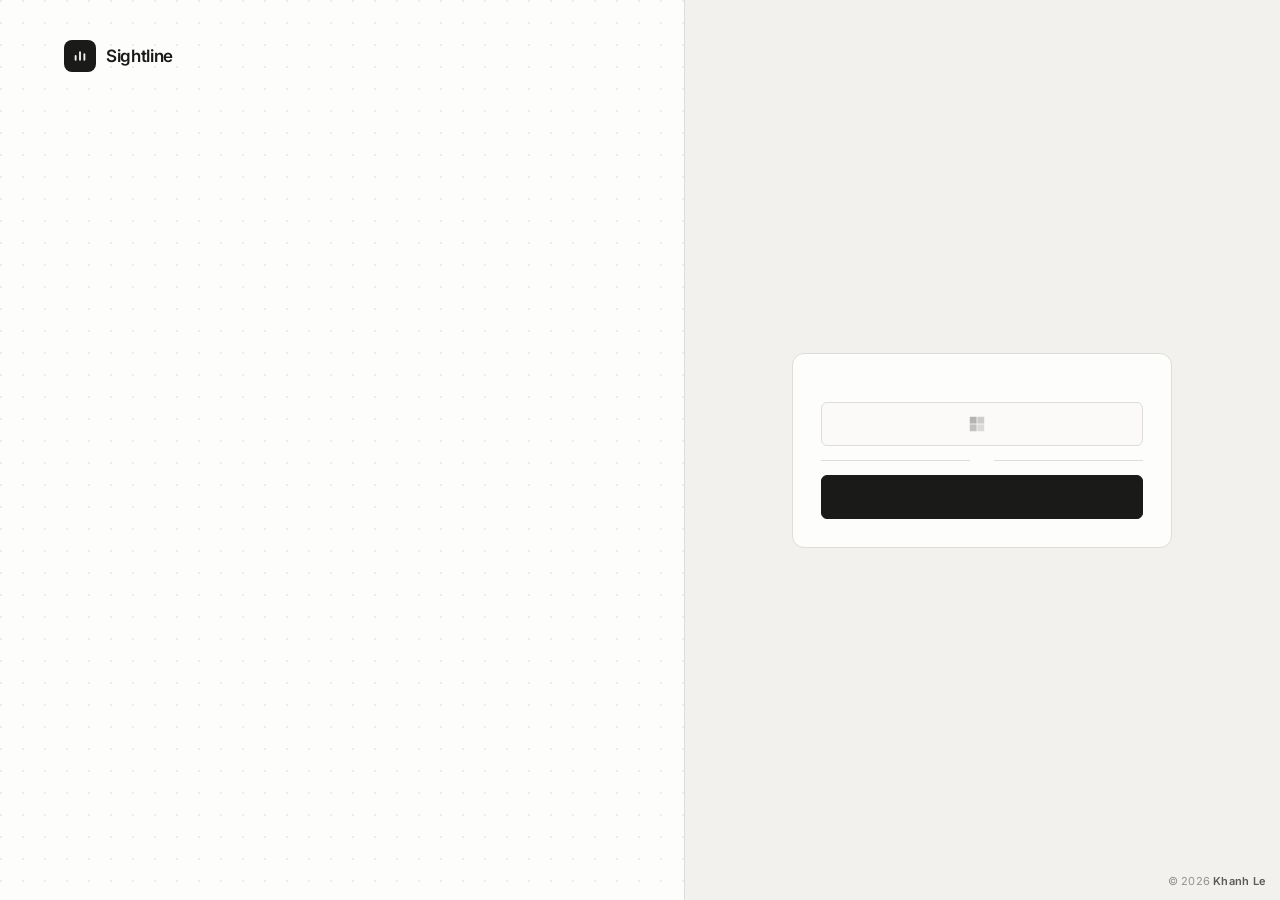
==== login.html @ 80ddf802 "Add automatic dark mode following prefers-color-scheme Co-Authored-By: Claude Sonnet 5.5 <noreply@an" ====
<!DOCTYPE html>
<html lang="en">
<head>
  <meta charset="UTF-8">
  <meta name="viewport" content="width=device-width, initial-scale=1.0">
  <meta property="og:title" content="Sightline">
  <meta property="og:description" content="Sightline: an internal operations reporting portal">
  <meta property="og:type" content="website">
  <meta name="theme-color" content="#f2f1ee" media="(prefers-color-scheme: light)">
  <meta name="theme-color" content="#151514" media="(prefers-color-scheme: dark)">
  <meta name="color-scheme" content="light dark">
  <title>Sightline</title>
  <meta name="robots" content="noindex, nofollow">
  <meta name="author" content="Khanh Le">
  <meta name="copyright" content="© 2026 Khanh Le">
  <meta name="description" content="Sightline: an internal operations reporting portal">
  <link rel="icon" href="data:image/svg+xml,%3Csvg xmlns='http://www.w3.org/2000/svg' viewBox='0 0 32 32'%3E%3Crect width='32' height='32' rx='7' fill='%231a1a18'/%3E%3Cpath d='M9 22v-6m7 6V10m7 12v-9' stroke='%23f2f1ee' stroke-width='3' stroke-linecap='round'/%3E%3C/svg%3E">

  <link rel="preconnect" href="https://fonts.googleapis.com">
  <link rel="preconnect" href="https://fonts.gstatic.com" crossorigin>
  <link href="https://fonts.googleapis.com/css2?family=Inter:wght@400;500;600&family=Be+Vietnam+Pro:wght@500;600;700&display=swap" rel="stylesheet">

  <link rel="stylesheet" href="css/style.css">
</head>
<body data-page="login">

  <a class="skip" href="#signin">Skip to sign in</a>

  <main class="login">
    <!-- Bên trái: tên sản phẩm, tiêu đề, đoạn giới thiệu; phía dưới là hình động trừu tượng -->
    <section class="login-intro">
      <div class="brand">
        <span class="brand-mark" aria-hidden="true">
          <svg viewBox="0 0 32 32"><path d="M9 22v-6m7 6V10m7 12v-9" fill="none" stroke="currentColor" stroke-width="3" stroke-linecap="round"/></svg>
        </span>
        <span class="brand-name" translate="no">Sightline</span>
      </div>

      <div class="login-copy">
        <h1 class="login-title"></h1>
        <p class="login-text"></p>
      </div>

      <div class="login-art" aria-hidden="true"></div>
    </section>

    <!-- Bên phải: chọn cách vào -->
    <section class="login-card" id="signin">
      <h2 class="form-title"></h2>
      <p class="form-sub"></p>

      <!-- Tài khoản Microsoft: hiển thị nhưng khóa, chỉ có trong hệ thống thật -->
      <button type="button" class="auth-btn sso" disabled aria-disabled="true">
        <svg class="ms-logo" viewBox="0 0 21 21" aria-hidden="true">
          <rect x="1" y="1" width="9" height="9" fill="#f25022"/><rect x="11" y="1" width="9" height="9" fill="#7fba00"/>
          <rect x="1" y="11" width="9" height="9" fill="#00a4ef"/><rect x="11" y="11" width="9" height="9" fill="#ffb900"/>
        </svg>
        <span class="sso-label"></span>
      </button>

      <div class="or"><span></span></div>

      <button type="button" class="auth-btn guest-btn"></button>


    </section>
  </main>

  <script src="js/config.js"></script>
  <script src="js/tracker.js"></script>
  <script src="js/guard.js"></script>
  <script src="js/app.js"></script>
  <div class="watermark" aria-hidden="true">© 2026 <b>Khanh Le</b></div>
</body>
</html>
---- css/style.css ----
/* ============================================================
   Design tokens (xem design-tokens.md)
   Đổi ở đây là đổi toàn trang.
   ============================================================ */
:root {
  --bg:        #f2f1ee;   /* nền trang (canvas) */
  --surface:   #fdfdfc;   /* thanh trên, thẻ, nút */
  --surface-2: #fbfaf9;   /* vùng lõm: khung ảnh, cột trái */
  --ink:       #1a1a18;   /* chữ chính, nút chính */
  --muted:     #6b6a66;   /* chữ phụ */
  --line:      #deddd9;   /* mọi đường viền 1px */
  --line-strong: #c4c2bc; /* viền khi rê chuột */
  --accent:    #3b82f6;   /* màu nhấn duy nhất: focus, trang đang chọn, trang đã lưu */
  --star:      #c98a00;   /* ngôi sao đã đánh dấu */
  --danger:    #b3261e;   /* lỗi nhập liệu */
  --danger-bg: #fdf3f2;
  --ink-hover: #000;      /* nền nút chính khi rê chuột */
  --text-2:    #55544f;   /* chữ mô tả trong thẻ */
  --dot:       rgb(26 26 24 / .07);   /* chấm lưới nền trang đăng nhập */
  --warm:      #fffdf7;   /* đầu hộp thoại chào */
  --scrim:     rgb(26 26 24 / .4);    /* lớp phủ sau hộp thoại */
  color-scheme: light;

  --font: "Inter", system-ui, -apple-system, "Segoe UI", sans-serif;
  --radius: 10px;         /* thẻ, khung */
  --radius-sm: 6px;       /* nút, chip */
  --gutter: 24px;
  --topbar-h: 49px;       /* + 1px viền dưới = 50px */
  --chrome-h: calc(var(--topbar-h) + 1px);
  --ctl: 37px;            /* cỡ chung của nút trên thanh trên: chuông, avatar, tìm nhanh, công cụ */
  --pop-shadow: 0 8px 24px rgb(26 26 24 / .10);   /* bóng ấm, chỉ cho menu nổi */
}

/* Chế độ tối: tự dùng khi thiết bị của người xem chọn giao diện tối. Ảnh báo cáo giữ nguyên. */
@media (prefers-color-scheme: dark) {
  :root {
    --bg:        #151514;
    --surface:   #1d1d1b;
    --surface-2: #191918;
    --ink:       #ecebe8;
    --muted:     #a3a29d;
    --line:      #2e2d2b;
    --line-strong: #45443f;
    --accent:    #6aa1f8;
    --star:      #e0a526;
    --danger:    #f2766e;
    --danger-bg: #2b1816;
    --ink-hover: #fff;
    --text-2:    #bdbcb7;
    --dot:       rgb(255 255 255 / .06);
    --warm:      #25231d;
    --scrim:     rgb(0 0 0 / .6);
    --pop-shadow: 0 8px 24px rgb(0 0 0 / .5);
    color-scheme: dark;
  }
}

/* ---------- Đặt lại mặc định ---------- */
*, *::before, *::after { box-sizing: border-box; }
html { -webkit-text-size-adjust: 100%; }
body {
  margin: 0;
  background: var(--bg);
  color: var(--ink);
  font-family: var(--font);
  font-size: 15px;
  line-height: 1.55;
  -webkit-font-smoothing: antialiased;
}
img { display: block; max-width: 100%; }
a { color: inherit; text-decoration: none; }
button { font: inherit; color: inherit; background: none; border: 0; cursor: pointer; }
button:disabled { cursor: default; }
:focus-visible { outline: 2px solid var(--accent); outline-offset: 2px; }
kbd {
  display: inline-block;
  min-width: 20px;
  padding: 1px 6px;
  border: 1px solid var(--line);
  border-bottom-width: 2px;
  border-radius: 4px;
  background: var(--surface);
  color: var(--muted);
  font: 500 12px/1.4 var(--font);
  text-align: center;
}
.ico { width: 16px; height: 16px; flex: 0 0 auto; }

.skip {
  position: absolute;
  left: 8px;
  top: -48px;
  z-index: 30;
  padding: 8px 12px;
  background: var(--ink);
  color: var(--surface);
  border-radius: var(--radius-sm);
}
.skip:focus { top: 8px; }

/* Nút dùng chung: nút chính (nền đậm) và nút phụ (viền mảnh) */
.btn {
  display: inline-flex;
  align-items: center;
  justify-content: center;
  height: 34px;
  padding: 0 14px;
  border: 1px solid var(--line);
  border-radius: var(--radius-sm);
  background: var(--surface);
  font-size: 14px;
  font-weight: 500;
  white-space: nowrap;
  transition: border-color .15s, background .15s, transform .1s;
}
.btn:hover { border-color: var(--line-strong); background: var(--surface-2); }
.btn:active { transform: translateY(1px); }
.btn-primary { background: var(--ink); border-color: var(--ink); color: var(--surface); }
.btn-primary:hover { background: var(--ink-hover); border-color: var(--ink-hover); }
.btn:disabled { opacity: .7; transform: none; }

/* Nút ngôn ngữ: hai lựa chọn liền nhau, bên đang dùng được tô đậm */
.lang {
  display: flex;
  flex: 0 0 auto;
  height: var(--ctl);
  padding: 3px;
  border: 1px solid var(--line);
  border-radius: var(--radius-sm);
  background: var(--surface);
}
.lang button {
  min-width: 38px;
  padding: 0 10px;
  border-radius: 4px;
  color: var(--muted);
  font-size: 13px;
  font-weight: 600;
  letter-spacing: .02em;
  transition: background .15s, color .15s;
}
.lang button:hover { color: var(--ink); }
.lang button[aria-pressed="true"] { background: var(--ink); color: var(--surface); }

/* ============================================================
   Thanh trên dùng chung. Trang chủ: [Sightline | mô tả] ...... [tìm nhanh][chuông][avatar]
   Trang xem: chia ba vùng, xem phần "Trang xem báo cáo".
   ============================================================ */
.topbar {
  position: relative;
  z-index: 10;
  display: flex;
  align-items: center;
  gap: 8px;
  height: var(--chrome-h);
  padding: 0 15px 0 0;
  background: var(--surface);
  border-bottom: 1px solid var(--line);
}
.brand { display: flex; align-items: center; gap: 10px; font-weight: 600; font-size: 17px; letter-spacing: -0.02em; }
.brand-mark { display: grid; place-items: center; width: 32px; height: 32px; border-radius: 8px; background: var(--ink); color: var(--bg); }
.brand-mark svg { width: 20px; height: 20px; }
.home-brand { margin-left: 16px; }
.home-brand .topbar-title { margin: 0; font-weight: 600; letter-spacing: -0.02em; }
.home-brand .brand-mark { width: 28px; height: 28px; border-radius: 7px; }
.home-brand .brand-mark svg { width: 18px; height: 18px; }

/* Nút "về" của trang xem: cùng khuôn với các nút vuông khác ở thanh trên, chỉ có mũi tên gập (không có thân) */
.back {
  display: grid;
  place-items: center;
  flex: 0 0 auto;
  width: var(--ctl);
  height: var(--ctl);
  margin: 0 4px 0 14px;
  border: 1px solid var(--line);
  border-radius: var(--radius-sm);
  background: var(--surface);
  color: var(--ink);
  transition: border-color .15s, background .15s, transform .1s;
}
.back svg { width: 16px; height: 16px; }
.back:hover { border-color: var(--line-strong); background: var(--surface-2); }
.back:active { transform: scale(.96); }

.topbar-title {
  margin: 0;
  min-width: 0;
  overflow: hidden;
  text-overflow: ellipsis;
  white-space: nowrap;
  font-size: 18px;
  font-weight: 600;
  line-height: 1.2;
  letter-spacing: -0.02em;
}
.topbar-tagline {
  margin: 0 auto 0 4px;
  padding-left: 14px;
  border-left: 1px solid var(--line);
  color: var(--muted);
  font-size: 14px;
  line-height: 1;
  white-space: nowrap;
}

/* Menu nổi */
.pop { position: relative; flex: 0 0 auto; }
.pop-menu {
  position: absolute;
  right: 0;
  top: calc(100% + 8px);
  z-index: 20;
  padding: 14px;
  background: var(--surface);
  border: 1px solid var(--line);
  border-radius: var(--radius);
  box-shadow: var(--pop-shadow);
}
.pop-menu[hidden] { display: none; }

/* Mọi nút vuông trên thanh trên cùng một cỡ: chuông, tìm nhanh, công cụ */
.icon-btn {
  position: relative;
  display: grid;
  place-items: center;
  flex: 0 0 auto;
  width: var(--ctl);
  height: var(--ctl);
  border: 1px solid var(--line);
  border-radius: var(--radius-sm);
  background: var(--surface);
  color: var(--ink);
  transition: border-color .15s, background .15s, color .15s, transform .1s;
}
.icon-btn:hover, .icon-btn[aria-expanded="true"] { border-color: var(--line-strong); background: var(--surface-2); }
.icon-btn:active { transform: scale(.96); }
.icon-btn[aria-pressed="true"] { color: var(--accent); }
.icon-btn:disabled { opacity: .45; }
.badge {
  position: absolute;
  top: -6px;
  right: -6px;
  min-width: 17px;
  height: 17px;
  padding: 0 4px;
  border: 2px solid var(--surface);
  border-radius: 9px;
  box-sizing: content-box;
  background: var(--ink);
  color: var(--surface);
  font-size: 10px;
  font-weight: 600;
  line-height: 17px;
  text-align: center;
  font-variant-numeric: tabular-nums;
}
.badge[hidden] { display: none; }
.dot { position: absolute; top: 6px; right: 6px; width: 8px; height: 8px; border: 2px solid var(--surface); border-radius: 50%; box-sizing: content-box; background: var(--accent); }
.dot[hidden] { display: none; }

.notif-menu { width: 330px; padding: 0; }
.notif-head { display: flex; align-items: center; justify-content: space-between; padding: 12px 14px; border-bottom: 1px solid var(--line); font-size: 14px; }
.notif-read { color: var(--muted); font-size: 13px; text-decoration: underline; text-underline-offset: 3px; }
.notif-read:hover:not(:disabled) { color: var(--ink); }
.notif-read:disabled { text-decoration: none; opacity: .6; }
.notif-list { margin: 0; padding: 4px; list-style: none; }
.notif-list a { display: block; padding: 8px 10px; border-radius: var(--radius-sm); font-size: 13px; line-height: 1.4; transition: background .15s; }
.notif-list a:hover { background: var(--bg); }
.notif-when { display: block; color: var(--muted); font-size: 12px; font-variant-numeric: tabular-nums; }
.notif-text b { font-weight: 600; }
.notif-note { margin: 0; padding: 10px 14px 12px; border-top: 1px solid var(--line); color: var(--muted); font-size: 12px; line-height: 1.45; }

/* Người dùng: chỉ một ô avatar cùng cỡ với nút chuông; bấm để xem thêm */
.user-btn { display: block; width: var(--ctl); height: var(--ctl); padding: 0; border-radius: var(--radius-sm); }
.avatar {
  display: grid;
  place-items: center;
  flex: 0 0 auto;
  width: 28px;
  height: 28px;
  border-radius: 6px;
  background: var(--ink);
  color: var(--surface);
  font-size: 12px;
  font-weight: 600;
}
.user-btn .avatar { width: var(--ctl); height: var(--ctl); font-size: 13px; letter-spacing: .02em; transition: box-shadow .15s, opacity .15s; }
.user-btn:hover .avatar { opacity: .9; }
.user-btn[aria-expanded="true"] .avatar { box-shadow: 0 0 0 2px var(--surface), 0 0 0 3px var(--line-strong); }

.user-menu { width: 264px; }
.menu-id { display: flex; align-items: center; gap: 10px; }
.menu-id .avatar { width: 36px; height: 36px; font-size: 13px; }
.menu-id b { display: block; font-size: 14px; font-weight: 600; line-height: 1.3; }
.menu-id span:not(.avatar) { color: var(--muted); font-size: 13px; }
.menu-row { display: flex; align-items: center; justify-content: space-between; gap: 12px; margin-top: 12px; }
.menu-lbl { display: flex; align-items: center; gap: 8px; color: var(--muted); font-size: 13px; }
.menu-row .lang { height: 30px; padding: 2px; }
.menu-row .lang button { min-width: 34px; padding: 0 8px; font-size: 12px; }
.menu-sep { height: 1px; margin: 10px -14px; background: var(--line); }
.menu-item {
  display: flex;
  align-items: center;
  gap: 10px;
  width: calc(100% + 16px);
  height: 34px;
  margin: 0 -8px;
  padding: 0 8px;
  border-radius: var(--radius-sm);
  font-size: 14px;
  text-align: left;
  transition: background .15s;
}
.menu-item:hover { background: var(--bg); }
.menu-item .ico { color: var(--muted); }
.menu-item kbd { margin-left: auto; }

/* ============================================================
   Trang đăng nhập: vừa một màn hình, không cuộn
   ============================================================ */
body[data-page="login"] { height: 100dvh; overflow: hidden; }
.login { display: grid; grid-template-columns: minmax(0, 1.15fr) minmax(0, 1fr); height: 100dvh; }

.login-intro {
  position: relative;
  display: flex;
  flex-direction: column;
  min-height: 0;
  padding: 40px 64px;
  overflow: hidden;
  background:
    radial-gradient(circle at 1px 1px, var(--dot) 1px, transparent 0) 0 0 / 22px 22px,
    var(--surface);
  border-right: 1px solid var(--line);
}
.login-intro .brand { position: relative; z-index: 1; }
.login-copy { position: relative; z-index: 1; margin: auto 0; padding-bottom: 12vh; max-width: 560px; }
.login-title { white-space: pre-line; margin: 0 0 14px; font-size: clamp(32px, 3.6vw, 48px); font-weight: 600; letter-spacing: -0.035em; line-height: 1.06; text-wrap: balance; }
.login-text { margin: 0; max-width: 46ch; color: var(--muted); font-size: 16px; text-wrap: pretty; }

/* Hình trừu tượng: cột biểu đồ thở nhẹ, đường xu hướng vẽ dần, một chấm chạy theo đường */
.login-art {
  position: absolute;
  left: 0; right: 0; bottom: 0;
  height: 46%;
  pointer-events: none;
  -webkit-mask-image: linear-gradient(to bottom, transparent 0, #000 42%);
          mask-image: linear-gradient(to bottom, transparent 0, #000 42%);
}
.login-art svg { display: block; width: 100%; height: 100%; }
.login-art .grid-lines line { stroke: var(--ink); stroke-opacity: .08; stroke-dasharray: 3 6; }
.login-art .base { stroke: var(--ink); stroke-opacity: .22; }
.login-art .bar {
  fill: var(--ink);
  fill-opacity: .09;
  transform-box: fill-box;
  transform-origin: 50% 100%;
  animation: bar-breathe 7s ease-in-out infinite;
  animation-delay: calc(var(--i) * -.55s);
}
.login-art .bar-hot { fill: var(--accent); fill-opacity: .3; }
.login-art .trend {
  fill: none;
  stroke: var(--accent);
  stroke-width: 2.2;
  stroke-linecap: round;
  stroke-dasharray: 1;
  stroke-dashoffset: 1;
  animation: trend-draw 2.8s cubic-bezier(.4, 0, .2, 1) .4s forwards;
}
.login-art .runner { offset-distance: 0%; offset-rotate: 0deg; animation: runner-go 12s linear 3.2s infinite; }
.login-art .dot { fill: var(--accent); }
.login-art .halo { fill: var(--accent); fill-opacity: .18; }
@keyframes bar-breathe { 0%, 100% { transform: scaleY(.68); } 50% { transform: scaleY(1); } }
@keyframes trend-draw { to { stroke-dashoffset: 0; } }
@keyframes runner-go { from { offset-distance: 0%; } to { offset-distance: 100%; } }

.login-card {
  align-self: center;
  justify-self: center;
  width: min(380px, calc(100% - 48px));
  padding: 28px;
  background: var(--surface);
  border: 1px solid var(--line);
  border-radius: 12px;
}
.form-title { margin: 0; font-size: 20px; font-weight: 600; letter-spacing: -0.02em; }
.form-sub { margin: 2px 0 20px; color: var(--muted); font-size: 14px; }

/* Hai nút vào cùng một khuôn: cùng cao, cùng cỡ chữ, nội dung căn giữa như nhau */
.auth-btn {
  display: flex;
  align-items: center;
  justify-content: center;
  gap: 10px;
  width: 100%;
  height: 44px;
  padding: 0 14px;
  border: 1px solid var(--line);
  border-radius: var(--radius-sm);
  font-family: var(--font);
  font-size: 15px;
  font-weight: 500;
  line-height: 1;
  transition: background .15s, border-color .15s, transform .1s;
}
.auth-btn svg { width: 16px; height: 16px; flex: 0 0 auto; }
/* Microsoft: nhìn rõ nhưng mờ đi, vì chỉ có trong hệ thống thật */
.sso { background: var(--surface-2); color: var(--muted); cursor: not-allowed; }
.sso .ms-logo { filter: grayscale(1); opacity: .5; }
.sso-label { opacity: .8; }
.guest-btn { background: var(--ink); border-color: var(--ink); color: var(--surface); cursor: pointer; }
.guest-btn:hover { background: var(--ink-hover); border-color: var(--ink-hover); }
.guest-btn:active { transform: translateY(1px); }
.link-btn { display: block; margin: 16px auto 0; color: var(--muted); font-size: 13px; text-decoration: underline; text-underline-offset: 3px; }
.link-btn:hover { color: var(--ink); }
.or { display: flex; align-items: center; gap: 12px; margin: 14px 0; color: var(--muted); font-size: 12px; }
.or::before, .or::after { content: ""; flex: 1; height: 1px; background: var(--line); }

/* ============================================================
   Trang chủ: cột trái + vùng nội dung
   ============================================================ */
.portal {
  display: grid;
  grid-template-columns: 240px 1fr;
  min-height: calc(100dvh - var(--chrome-h));
}

/* Cột trái: tìm kiếm + bộ lọc */
.side {
  position: sticky;
  top: 0;
  align-self: start;
  height: calc(100dvh - var(--chrome-h));
  display: flex;
  flex-direction: column;
  gap: 12px;
  padding: 16px;
  background: var(--surface-2);
  border-right: 1px solid var(--line);
}
.search {
  display: flex;
  align-items: center;
  gap: 8px;
  height: 34px;
  padding: 0 8px 0 10px;
  background: var(--surface);
  border: 1px solid var(--line);
  border-radius: var(--radius-sm);
  color: var(--muted);
}
.search:focus-within { border-color: var(--accent); }
.search:focus-within kbd { display: none; }
.search svg { width: 14px; height: 14px; flex: 0 0 auto; }
.search input {
  width: 100%;
  min-width: 0;
  border: 0;
  outline: 0;
  background: none;
  color: var(--ink);
  font: inherit;
  font-size: 14px;
}
.search input::-webkit-search-cancel-button { display: none; }
.nav-list { display: flex; flex-direction: column; gap: 2px; min-height: 0; overflow-y: auto; }
.nav-item {
  display: flex;
  align-items: center;
  gap: 10px;
  height: 34px;
  padding: 0 10px;
  border-radius: var(--radius-sm);
  font-size: 14px;
  text-align: left;
  color: var(--muted);
  transition: background .15s, color .15s;
}
.nav-item:hover { background: var(--bg); color: var(--ink); }
.nav-item .nav-name { flex: 1; min-width: 0; }
.nav-item[aria-current="true"] {
  background: var(--surface);
  box-shadow: inset 0 0 0 1px var(--line);
  color: var(--ink);
  font-weight: 500;
}
.nav-item[aria-current="true"] .ico { color: var(--accent); }
.n { font-size: 12px; font-variant-numeric: tabular-nums; }
.nav-label { margin: 14px 10px 4px; font-size: 12px; font-weight: 500; color: var(--muted); }
.nav-label:first-child { margin-top: 2px; }

/* Báo cáo của từng phòng ban và trang đã lưu, mở thẳng từ cột trái */
.nav-reports { margin: 0 0 6px 17px; padding-left: 12px; border-left: 1px solid var(--line); }
.nav-reports a {
  display: block;
  padding: 4px 8px;
  border-radius: var(--radius-sm);
  overflow: hidden;
  text-overflow: ellipsis;
  white-space: nowrap;
  color: var(--muted);
  font-size: 13px;
  transition: background .15s, color .15s;
}
.nav-reports a:hover { background: var(--bg); color: var(--ink); }
.request-btn { margin-top: auto; width: 100%; gap: 8px; }

.content { padding: 20px; min-width: 0; }

/* Báo cáo xem gần nhất: một hàng gọn */
.panel {
  margin-bottom: 20px;
  padding: 10px 12px;
  background: var(--surface);
  border: 1px solid var(--line);
  border-radius: var(--radius);
}
.resume {
  display: flex;
  align-items: center;
  gap: 12px;
  padding: 4px;
  margin: -4px;
  border-radius: var(--radius-sm);
  transition: background .15s;
}
.resume:hover { background: var(--surface-2); }
.resume img {
  flex: 0 0 auto;
  width: 84px;
  height: auto;
  aspect-ratio: 16 / 10;
  object-fit: cover;
  object-position: left top;
  border: 1px solid var(--line);
  border-radius: var(--radius-sm);
}
.resume-text { display: flex; flex-direction: column; min-width: 0; line-height: 1.35; }
.resume-label { color: var(--muted); font-size: 12px; }
.resume-text b { font-size: 15px; font-weight: 600; letter-spacing: -0.01em; }
.resume-text > span:last-child { color: var(--muted); font-size: 13px; }
.resume .btn { margin-left: auto; }

/* Thanh công cụ: số lượng + sắp xếp */
.toolbar {
  display: flex;
  align-items: center;
  justify-content: space-between;
  gap: 12px;
  margin-bottom: 12px;
  min-height: 30px;
}
.count { color: var(--muted); font-size: 13px; font-variant-numeric: tabular-nums; }
.sort { display: flex; align-items: center; gap: 8px; color: var(--muted); font-size: 13px; }
.sort select {
  height: 30px;
  padding: 0 8px;
  border: 1px solid var(--line);
  border-radius: var(--radius-sm);
  background: var(--surface);
  color: var(--ink);
  font: inherit;
  font-size: 13px;
}

/* Lưới thẻ: mô tả hiện đầy đủ, không bị cắt */
.grid {
  display: grid;
  grid-template-columns: repeat(auto-fill, minmax(250px, 1fr));
  gap: 16px;
}
.card {
  position: relative;
  display: flex;
  background: var(--surface);
  border: 1px solid var(--line);
  border-radius: var(--radius);
  overflow: hidden;
  transition: border-color .15s;
}
.card:hover { border-color: var(--line-strong); }
.card-link { display: flex; flex-direction: column; flex: 1; min-width: 0; }
.card-frame {
  aspect-ratio: 16 / 10;
  overflow: hidden;
  border-bottom: 1px solid var(--line);
  background: var(--surface);
  padding-right: 1.6%;   /* báo cáo rộng bị cắt bên phải: chừa dải trắng xấp xỉ lề trắng bên trái của ảnh (đo được 1.2% đến 1.9% bề ngang thẻ) */
}
.card-frame img { width: 100%; height: 100%; object-fit: cover; object-position: left top; }
.card-body { flex: 1; display: flex; flex-direction: column; padding: 12px 14px 14px; }
.card-meta {
  display: flex;
  justify-content: space-between;
  gap: 8px;
  margin-bottom: 4px;
  font-size: 12px;
  font-weight: 500;
  color: var(--muted);
  font-variant-numeric: tabular-nums;
}
.card h2 { margin: 0 0 6px; font-size: 16px; font-weight: 600; letter-spacing: -0.01em; line-height: 1.3; }
.card p { margin: 0; color: var(--text-2); font-size: 14px; line-height: 1.55; text-wrap: pretty; }

/* Nút đánh dấu sao, nổi lên góc phải khung ảnh */
.pin {
  position: absolute;
  top: 8px;
  right: 8px;
  display: grid;
  place-items: center;
  width: 28px;
  height: 28px;
  padding: 0;   /* lề mặc định của button (6px hai bên) làm biểu tượng lệch phải */
  border: 1px solid var(--line);
  border-radius: var(--radius-sm);
  background: var(--surface);
  color: var(--muted);
  transition: color .15s, border-color .15s, transform .1s;
}
.pin svg { width: 16px; height: 16px; transform: translateY(.5px); }   /* ngôi sao nặng phần dưới, hạ 0.5px cho cân mắt */
.pin:hover { color: var(--ink); border-color: var(--line-strong); }
.pin:active { transform: scale(.95); }
.pin[aria-pressed="true"] { color: var(--star); }

/* Trạng thái trống: tiêu đề, một câu giải thích, tối đa một hành động */
.empty, .stage-msg { text-align: center; color: var(--muted); }
.empty { margin: 56px auto; max-width: 360px; }
.empty[hidden], .stage-msg[hidden] { display: none; }
.empty-title { margin: 0 0 4px; color: var(--ink); font-size: 16px; font-weight: 600; letter-spacing: -0.01em; }
.empty-text { margin: 0; font-size: 14px; text-wrap: pretty; }
.empty-text:empty { display: none; }
.empty .btn, .stage-msg .btn { margin-top: 14px; }
.empty .btn[hidden], .stage-msg .btn[hidden] { display: none; }

/* ============================================================
   Hộp thoại, tìm nhanh và form
   ============================================================ */
dialog.dlg {
  width: min(560px, calc(100vw - 32px));
  max-height: min(680px, calc(100dvh - 48px));
  padding: 20px 24px 24px;
  border: 1px solid var(--line);
  border-radius: var(--radius);
  background: var(--surface);
  color: var(--ink);
  overflow-y: auto;
  box-shadow: var(--pop-shadow);
}
dialog.dlg::backdrop { background: var(--scrim); }
.dlg-head { display: flex; justify-content: space-between; align-items: center; margin-bottom: 8px; }
.dlg-head h2 { margin: 0; font-size: 18px; font-weight: 600; letter-spacing: -0.01em; }
.dlg-x { width: 28px; height: 28px; border-radius: var(--radius-sm); font-size: 20px; line-height: 1; color: var(--muted); }
.dlg-x:hover { background: var(--bg); color: var(--ink); }
.dlg-intro { margin: 0 0 4px; color: var(--muted); text-wrap: pretty; }
.dlg-body { margin: 0 0 4px; text-wrap: pretty; }
.dlg-note { margin: 16px 0 0; padding: 10px 12px; border: 1px solid var(--line); border-radius: var(--radius-sm); background: var(--bg); color: var(--muted); font-size: 13px; text-wrap: pretty; }
.dlg-byline { margin: 18px 0 0; color: var(--muted); font-size: 13px; }
dialog.dlg h3 { margin: 20px 0 8px; font-size: 13px; font-weight: 600; color: var(--muted); }
dialog.dlg ul { margin: 0; padding-left: 18px; }
dialog.dlg li { margin-bottom: 4px; }
.keys { display: grid; grid-template-columns: 110px 1fr; gap: 8px 12px; margin: 0; align-items: center; }
.keys dt { white-space: nowrap; }
.keys dd { margin: 0; }
.info-meta { margin: 12px 0 0; border-top: 1px solid var(--line); }
.info-meta > div { display: flex; justify-content: space-between; padding: 7px 0; border-bottom: 1px solid var(--line); font-size: 13px; }
.info-meta dt { color: var(--muted); }
.info-meta dd { margin: 0; font-weight: 500; font-variant-numeric: tabular-nums; }

.field { display: block; margin-top: 14px; font-size: 13px; font-weight: 500; }
.field input, .field select, .field textarea {
  display: block;
  width: 100%;
  margin-top: 6px;
  padding: 8px 10px;
  border: 1px solid var(--line);
  border-radius: var(--radius-sm);
  background: var(--surface);
  color: var(--ink);
  font: inherit;
  font-size: 14px;
  font-weight: 400;
}
.field textarea { resize: vertical; }
.field input:focus, .field select:focus, .field textarea:focus { outline: 0; border-color: var(--accent); }
.field [aria-invalid="true"] { border-color: var(--danger); }
.field-err { display: block; margin-top: 4px; color: var(--danger); font-size: 12px; font-weight: 400; }
.field-err[hidden] { display: none; }
.dlg-actions { display: flex; justify-content: flex-end; gap: 8px; margin-top: 20px; }

/* Tìm nhanh (Ctrl K) */
dialog.palette {
  width: min(600px, calc(100vw - 32px));
  max-height: min(70dvh, 520px);
  margin: 12vh auto auto;
  padding: 0;
  overflow: hidden;
}
dialog.palette[open] { display: flex; flex-direction: column; }
.pal-head { display: flex; align-items: center; gap: 10px; padding: 0 16px; height: 52px; border-bottom: 1px solid var(--line); color: var(--muted); }
.pal-head .ico { width: 18px; height: 18px; }
.pal-input { flex: 1; min-width: 0; border: 0; outline: 0; background: none; color: var(--ink); font: inherit; font-size: 16px; }
.pal-list { flex: 1; min-height: 0; overflow-y: auto; padding: 6px; }
.pal-group { padding: 10px 10px 4px; color: var(--muted); font-size: 12px; font-weight: 500; }
.pal-item {
  display: flex;
  align-items: center;
  gap: 12px;
  width: 100%;
  height: 38px;
  padding: 0 10px;
  border-radius: var(--radius-sm);
  font-size: 14px;
  text-align: left;
}
.pal-item .ico { color: var(--muted); }
.pal-item[aria-selected="true"] { background: var(--bg); box-shadow: inset 2px 0 0 var(--accent); }
.pal-item[aria-selected="true"] .ico { color: var(--ink); }
.pal-label { flex: 1; min-width: 0; overflow: hidden; text-overflow: ellipsis; white-space: nowrap; }
.pal-hint { color: var(--muted); font-size: 12px; }
.pal-none { margin: 0; padding: 28px 10px; text-align: center; color: var(--muted); }

/* ============================================================
   Trang xem báo cáo: không cuộn. Thanh trên chia ba vùng, ảnh chiếm gần hết màn hình
   ============================================================ */
body[data-page="viewer"] {
  height: 100dvh;
  overflow: hidden;
  display: flex;
  flex-direction: column;
}
.topbar-viewer { display: grid; grid-template-columns: minmax(0, 1fr) auto minmax(0, 1fr); gap: 12px; }
.tb-left { display: flex; align-items: center; gap: 8px; min-width: 0; }
.tb-left .topbar-tagline { margin: 0 0 0 4px; }
.tb-center { display: flex; justify-content: center; }
.tb-right { display: flex; align-items: center; justify-content: flex-end; gap: 8px; }
.tb-sep { width: 1px; height: 20px; margin: 0 2px; background: var(--line); }

/* Điều khiển trang: lùi, ô số trang gõ được, tiến */
.pgctl {
  display: flex;
  align-items: center;
  height: var(--ctl);
  border: 1px solid var(--line);
  border-radius: var(--radius-sm);
  background: var(--surface);
  overflow: hidden;
}
.pgctl button { display: grid; place-items: center; width: 36px; height: 100%; color: var(--ink); transition: background .15s; }
.pgctl button:hover:not(:disabled) { background: var(--bg); }
.pgctl button:disabled { color: var(--line-strong); }
.pgctl .ico { width: 14px; height: 14px; }
.pg-field {
  display: flex;
  align-items: center;
  gap: 6px;
  height: 100%;
  padding: 0 12px;
  border-left: 1px solid var(--line);
  border-right: 1px solid var(--line);
  font-size: 14px;
  font-variant-numeric: tabular-nums;
}
.pg-field:focus-within { box-shadow: inset 0 -2px 0 var(--accent); }
.pg-input { width: 1ch; padding: 0; border: 0; outline: 0; background: none; color: var(--muted); font: inherit; font-weight: 400; text-align: center; }
.pg-input:focus { color: var(--ink); }
.pg-total { color: var(--muted); }

/* Phóng to */
.zoom {
  display: flex;
  align-items: center;
  height: var(--ctl);
  border: 1px solid var(--line);
  border-radius: var(--radius-sm);
  background: var(--surface);
  overflow: hidden;
}
.zoom button { height: 100%; color: var(--muted); transition: background .15s, color .15s; }
.zoom button:hover:not(:disabled) { background: var(--bg); color: var(--ink); }
.zoom button:disabled { opacity: .4; }
.zoom-in, .zoom-out { display: grid; place-items: center; width: 34px; }
.zoom-val { min-width: 56px; border-left: 1px solid var(--line); border-right: 1px solid var(--line); font-size: 13px; font-weight: 500; font-variant-numeric: tabular-nums; }

/* Ghi chú và menu "Thêm" */
.note-menu { width: 320px; }
.note-label { display: block; margin-bottom: 8px; font-size: 13px; font-weight: 600; }
.note-label span { color: var(--muted); font-weight: 400; }
.note-text {
  display: block;
  width: 100%;
  padding: 8px 10px;
  border: 1px solid var(--line);
  border-radius: var(--radius-sm);
  background: var(--surface);
  color: var(--ink);
  font: inherit;
  font-size: 14px;
  line-height: 1.5;
  resize: vertical;
}
.note-text:focus { outline: 0; border-color: var(--accent); }
.note-foot { display: flex; justify-content: space-between; gap: 12px; margin-top: 8px; color: var(--muted); font-size: 12px; }
.more-menu { width: 252px; padding: 6px; }
.more-menu .menu-item { width: 100%; margin: 0; padding: 0 10px; }
.more-menu .menu-sep { margin: 6px -6px; }
.menu-item .mi-dot { margin-left: auto; width: 7px; height: 7px; border-radius: 50%; background: var(--accent); }
.menu-item .mi-dot[hidden] { display: none; }
/* Mục thu vào từ thanh trên: chỉ hiện khi nút tương ứng bị ẩn */
.more-menu .mi-zoom, .more-menu .mi-acts { display: none; }

.viewer {
  flex: 1;
  min-height: 0;
  display: flex;
  flex-direction: column;
  gap: 10px;
  padding: 12px var(--gutter) 34px;   /* chừa chỗ cho dòng bản quyền cố định ở góc dưới */
  --thumb-w: 112px;
  --thumb-h: calc(var(--thumb-w) * 10 / 16);   /* tỷ lệ 16:10 */
}

.stage {
  position: relative;
  flex: 1;
  min-height: 0;
  border: 1px solid var(--line);
  border-radius: var(--radius);
  background: var(--surface);
  overflow: hidden;
}
.stage img {
  position: absolute;
  inset: 0;
  width: 100%;
  height: 100%;
  object-fit: contain;     /* hiện trọn trang, giữ nguyên tỷ lệ gốc */
  transform-origin: center;
  user-select: none;
}
.stage:fullscreen { border: 0; border-radius: 0; }
.stage-msg { position: absolute; inset: 0; display: flex; flex-direction: column; align-items: center; justify-content: center; padding: 24px; }
.stage.is-empty img, .stage.is-missing img { visibility: hidden; }
.stage.is-missing .nav { display: none; }
.stage.is-zoomed { cursor: grab; }
.stage.is-dragging { cursor: grabbing; }
.stage.is-zoomed .nav { display: none; }   /* khi phóng thì kéo để dịch, không lật trang bằng mép */
.nav {
  position: absolute;
  top: 0; bottom: 0;
  width: 15%;
  display: flex;
  align-items: center;
  color: var(--ink);
  transition: transform .2s;
}
/* Dải mép canvas là vùng bấm; mũi tên mờ khi nghỉ, khi rê hoặc focus thì rõ lên và nhích ra ngoài */
.nav.prev { left: 0;  justify-content: flex-start; padding-left: 18px; }
.nav.next { right: 0; justify-content: flex-end; padding-right: 18px; }
.nav svg { width: 26px; height: 26px; opacity: .35; transition: opacity .2s, transform .25s; }
.nav:hover:not([disabled]) svg, .nav:focus-visible svg { opacity: 1; }
.nav.prev:hover:not([disabled]) svg { transform: translateX(-3px); }
.nav.next:hover:not([disabled]) svg { transform: translateX(3px); }
.nav:active:not([disabled]) { transform: scale(.96); }
.nav:focus-visible { outline: 2px solid var(--accent); outline-offset: -2px; border-radius: var(--radius); }
.nav[disabled] { cursor: default; }
.nav[disabled] svg { opacity: .15; }

/* Thanh ảnh nhỏ (đang ẩn bằng thuộc tính hidden trong report.html) */
.pager[hidden] { display: none; }
.pager {
  display: flex;
  align-items: flex-start;
  gap: 12px;
  flex: 0 0 auto;
  padding: 8px 8px 0 8px;
  background: var(--surface);
  border: 1px solid var(--line);
  border-radius: var(--radius);
}
.strip {
  display: flex;
  gap: 8px;
  flex: 1 1 auto;
  min-width: 0;
  overflow-x: auto;
  overflow-y: hidden;
  padding-bottom: 10px;
  scrollbar-width: thin;
  scrollbar-color: var(--line-strong) transparent;
}
.strip button {
  position: relative;
  flex: 0 0 auto;
  width: var(--thumb-w);
  height: var(--thumb-h);
  padding: 0;
  border: 2px solid var(--line);
  border-radius: 6px;
  overflow: hidden;
  background: var(--surface-2);
  opacity: .65;
  transition: opacity .15s, border-color .15s;
}
.strip button:hover { opacity: 1; }
.strip button[aria-current="true"] { border-color: var(--accent); opacity: 1; }
.strip img { width: 100%; height: 100%; object-fit: cover; object-position: left top; }
.thumb-n {
  position: absolute;
  left: 3px;
  bottom: 3px;
  min-width: 18px;
  padding: 0 4px;
  border-radius: 3px;
  background: var(--ink);
  color: var(--surface);
  font-size: 11px;
  font-weight: 600;
  line-height: 17px;
  text-align: center;
  font-variant-numeric: tabular-nums;
}
.counter {
  flex: 0 0 auto;
  width: 88px;
  height: var(--thumb-h);
  padding-left: 12px;
  display: flex;
  flex-direction: column;
  align-items: center;
  justify-content: center;
  border-left: 1px solid var(--line);
}
.counter-label { color: var(--muted); font-size: 12px; line-height: 1.3; }
.counter-num { font-size: 18px; font-weight: 600; letter-spacing: -0.02em; line-height: 1.3; font-variant-numeric: tabular-nums; white-space: nowrap; }

.toast {
  position: fixed;
  left: 50%;
  bottom: 28px;
  z-index: 40;
  transform: translateX(-50%);
  padding: 8px 14px;
  border-radius: var(--radius-sm);
  background: var(--ink);
  color: var(--surface);
  font-size: 13px;
  font-weight: 500;
}
.toast[hidden] { display: none; }

/* ============================================================
   Màn hình nhỏ
   ============================================================ */
@media (max-width: 1100px) {
  .zoom { display: none; }
  .more-menu .menu-item.mi-zoom { display: flex; }
  .more-menu .menu-sep.mi-zoom { display: block; }
  .tb-left .topbar-tagline { display: none; }
}
@media (max-width: 900px) {
  body[data-page="home"] .palette-btn { margin-left: auto; }   /* tagline ẩn nên không còn đẩy nhóm nút sang phải */
  .tb-right .tb-acts { display: none; }
  .more-menu .menu-item.mi-acts { display: flex; }
  .more-menu .menu-sep.mi-acts { display: block; }
  .topbar-tagline { display: none; }
  .login { grid-template-columns: 1fr; grid-template-rows: auto 1fr; }
  .login-intro { padding: 64px 24px 24px; border-right: 0; border-bottom: 1px solid var(--line); }
  .login-copy { margin: 24px 0 0; padding-bottom: 0; }
  .login-art { display: none; }
  .login-card { padding: 24px; margin-bottom: 6vh; }   /* nâng nhẹ để mắt thấy khung nằm giữa vùng xám */
}
@media (max-width: 720px) {
  :root { --gutter: 16px; }
  .portal { grid-template-columns: minmax(0, 1fr); }
  .side { min-width: 0; position: static; height: auto; border-right: 0; border-bottom: 1px solid var(--line); }
  .nav-list { flex-direction: row; flex-wrap: nowrap; gap: 6px; overflow-x: auto; overflow-y: hidden; scrollbar-width: none; }
  .nav-list::-webkit-scrollbar { display: none; }
  .nav-item { flex: 0 0 auto; border: 1px solid var(--line); background: var(--surface); }
  .nav-item .nav-name { flex: none; }
  .nav-label, .nav-reports, .search kbd, .sort-label { display: none; }
  .request-btn { margin-top: 0; }
  .content { padding: 16px; }
  .resume .btn { display: none; }
  .grid { grid-template-columns: 1fr; }
  .nav { width: 16%; }
  .nav.prev { padding-left: 6px; } .nav.next { padding-right: 6px; }
  .nav svg { width: 24px; height: 24px; }
  .topbar { gap: 6px; padding-right: 12px; }
  .home-brand { margin-left: 12px; }
  .back { margin-left: 12px; }
  .notif-menu, .note-menu { position: fixed; left: 12px; right: 12px; top: calc(var(--chrome-h) + 6px); width: auto; }
  .keys { grid-template-columns: 90px 1fr; }
  /* Trang xem: điều khiển trang nổi ở đáy màn hình, bớt công cụ trên thanh trên */
  .topbar-viewer { grid-template-columns: minmax(0, 1fr) auto; }
  .tb-center { position: fixed; left: 50%; bottom: 16px; z-index: 15; transform: translateX(-50%); }
  .pgctl { box-shadow: var(--pop-shadow); }
  .tb-sep, .tb-right .palette-btn { display: none; }
  .viewer { padding: 10px var(--gutter) 12px; }
  /* Báo cáo nằm ngang trên màn hình dọc: khung ôm sát ảnh thay vì kéo dài cả màn hình */
  .viewer { justify-content: center; padding-bottom: 72px; }   /* khung báo cáo ở giữa, chừa chỗ cho điều khiển trang nổi */
  .stage { flex: 0 0 auto; aspect-ratio: 16 / 10; }
  .viewer { align-items: stretch; }
  .login-title { font-size: 28px; }
  .login-text { font-size: 15px; }
  dialog.palette { margin-top: 8vh; }
}

@media (prefers-reduced-motion: reduce) {
  * { transition: none !important; }
  .login-art * { animation: none !important; }
  .login-art .trend { stroke-dashoffset: 0; }
  .login-art .runner { display: none; }
}

/* Watermark tác giả */
.watermark {
  position: fixed;
  margin: 0;
  right: 14px;
  bottom: 10px;
  margin: 0;
  z-index: 5;
  font-size: 11px;
  letter-spacing: .02em;
  color: var(--muted);
  opacity: .7;
  pointer-events: none;
  user-select: none;
}
.watermark b { font-weight: 600; color: var(--ink); }
@media (max-width: 720px) { .watermark { right: 10px; bottom: 4px; font-size: 10px; } }


/* Tiêu đề trang xem báo cáo: đường dẫn nhỏ phía trên, tên báo cáo bên dưới */


/* Cửa sổ giới thiệu nhỏ ở trang đăng nhập */
dialog.welcome { width: min(600px, calc(100vw - 32px)); max-height: calc(100dvh - 32px); padding: 20px 28px 26px; font-family: "Be Vietnam Pro", var(--font); background: linear-gradient(180deg, var(--warm) 0, var(--surface) 140px); }
dialog.welcome .dlg-head { margin-bottom: 18px; }
.wc-eyebrow { color: var(--muted); font-size: 11.5px; font-weight: 600; letter-spacing: .12em; text-transform: uppercase; }
.wc-title { margin: 0 0 12px; font-size: 28px; font-weight: 700; letter-spacing: -0.025em; line-height: 1.2; text-wrap: balance; }
.wc-greet { margin: 0 0 14px; font-size: 15px; font-weight: 500; line-height: 1.55; text-wrap: pretty; }
.wc-body { margin: 0 0 12px; color: var(--text-2); font-size: 14px; line-height: 1.65; text-wrap: pretty; }
.wc-brand { display: inline-flex; align-items: center; gap: 10px; }
.wc-brand .brand-mark { width: 26px; height: 26px; border-radius: 7px; }
.wc-brand .brand-mark svg { width: 16px; height: 16px; }
.wc-greet { padding-left: 12px; border-left: 3px solid var(--accent); }
.wc-note { margin: 16px 0 0; padding-top: 14px; border-top: 1px solid var(--line); color: var(--muted); font-size: 12.5px; }
dialog.welcome .dlg-actions { justify-content: flex-start; margin-top: 18px; }
dialog.welcome .btn-primary { height: 40px; padding: 0 20px; font-family: inherit; font-size: 14px; font-weight: 600; }
dialog.guest { width: min(440px, calc(100vw - 32px)); }


/* Chia sẻ, tải về, toàn màn hình: ba nút hiện sẵn ở thanh trên, cạnh nút phóng to */
.tb-acts { display: flex; align-items: center; gap: 8px; }

/* Chạm và cuộn: bỏ độ trễ chạm đúp, bỏ nháy xanh mặc định (đã có :focus-visible), không cuộn lan ra nền khi ở trong hộp thoại */
a, button, input, select, textarea, summary, label { touch-action: manipulation; -webkit-tap-highlight-color: transparent; }
dialog.dlg { overscroll-behavior: contain; }
.pal-head:focus-within { box-shadow: inset 0 -2px 0 var(--accent); }

/* Phòng ban cạnh tên báo cáo: chip nền xám, cùng icon với mục phòng ban ở trang chủ */
.hd { display: flex; align-items: center; gap: 12px; min-width: 0; }
.topbar-dept { flex: 0 0 auto; display: inline-flex; align-items: center; gap: 8px; height: var(--ctl); padding: 0 14px 0 12px; border-radius: var(--radius-sm); background: var(--bg); color: var(--muted); font-size: 14px; font-weight: 500; line-height: 1; white-space: nowrap; }
.topbar-dept .ico { width: 16px; height: 16px; }
@media (max-width: 900px) { .topbar-dept { display: none; } }

/* Thẻ chủ đề dưới mô tả báo cáo */
.tags { display: flex; flex-wrap: wrap; gap: 6px; margin: auto 0 0; padding: 12px 0 0; list-style: none; }
.tags li { padding: 2px 8px; border-radius: 4px; background: var(--bg); color: var(--muted); font-size: 12px; line-height: 1.5; }

/* Liên hệ */
.contact { display: flex; flex-wrap: wrap; gap: 6px 18px; margin: 10px 0 0; padding: 0; list-style: none; }
dialog.dlg ul.contact { padding: 0; }
dialog.dlg ul.contact li { margin: 0; }
.contact a { display: inline-flex; align-items: center; gap: 8px; height: 36px; padding: 0 10px 0 0; color: var(--ink); font-size: 13.5px; text-decoration: underline; text-decoration-color: transparent; text-underline-offset: 3px; transition: text-decoration-color .15s; }
.contact a:hover { text-decoration-color: currentColor; }
.contact .ico { width: 16px; height: 16px; flex: 0 0 auto; }
.wc-contact { margin-top: 20px; padding-top: 16px; border-top: 1px solid var(--line); }
.wc-contact > span { color: var(--muted); font-size: 12.5px; font-weight: 500; }
.wc-contact .contact { margin-top: 8px; }

.wc-top { display: flex; align-items: center; justify-content: space-between; gap: 16px; margin-bottom: 12px; }
.wc-top .wc-title { margin: 0; }
/* Điện thoại: nút ngôn ngữ lên hàng riêng bên phải, tiêu đề một dòng ngay dưới (không còn lệch trục với nút) */
@media (max-width: 560px) {
  .wc-top { flex-wrap: wrap; gap: 10px; }
  .wc-top .lang { order: -1; margin-left: auto; }
  .wc-title { flex: 1 1 100%; font-size: 24px; }
}
@media (max-width: 400px) { .wc-title { font-size: 22px; } }

/* Nút xem ngang: chỉ máy cảm ứng đang để dọc, nằm ngay dưới khung báo cáo */
.land-btn { display: none; }
@media (pointer: coarse) and (orientation: portrait) {
  .land-btn:not([hidden]) { display: flex; align-items: center; justify-content: center; gap: 8px; align-self: center; height: var(--ctl); padding: 0 16px; border: 1px solid var(--line); border-radius: var(--radius-sm); background: var(--surface); color: var(--ink); font: inherit; font-size: 14px; font-weight: 500; transition: background .15s, transform .15s; }
  .land-btn:hover { background: var(--bg); }
  .land-btn:active { transform: scale(.97); }
  .land-btn .ico { width: 16px; height: 16px; color: var(--muted); }
}

/* Điện thoại cầm dọc: trang xem báo cáo xoay 90° để luôn là bố cục ngang, người dùng không cần xoay máy.
   Điều kiện phải khớp ROTATED_Q trong app.js. Đặt cuối file để ghi đè các luật ≤720px ở trên. */
@media (max-width: 720px) and (orientation: portrait) {
  body[data-page="viewer"] {
    position: fixed; top: 0; left: 0;
    width: 100dvh; height: 100dvw;
    transform-origin: 0 0;
    transform: translateX(100dvw) rotate(90deg);
  }
  body[data-page="viewer"] .topbar-viewer { grid-template-columns: minmax(0, 1fr) auto minmax(0, 1fr); }
  body[data-page="viewer"] .tb-center { position: static; transform: none; }
  body[data-page="viewer"] .pgctl { box-shadow: none; }
  body[data-page="viewer"] .viewer { justify-content: flex-start; padding: 12px var(--gutter) 34px; }
  body[data-page="viewer"] .stage { flex: 1; aspect-ratio: auto; }
  body[data-page="viewer"] .land-btn, body[data-page="viewer"] .mi-fs { display: none !important; }
  /* Hộp thoại nằm ở lớp trên cùng nên không xoay theo trang: xoay riêng và đổi giới hạn rộng/cao */
  body[data-page="viewer"] dialog { transform: rotate(90deg); width: min(560px, calc(100dvh - 32px)); max-height: min(680px, calc(100dvw - 32px)); margin: auto; }
}
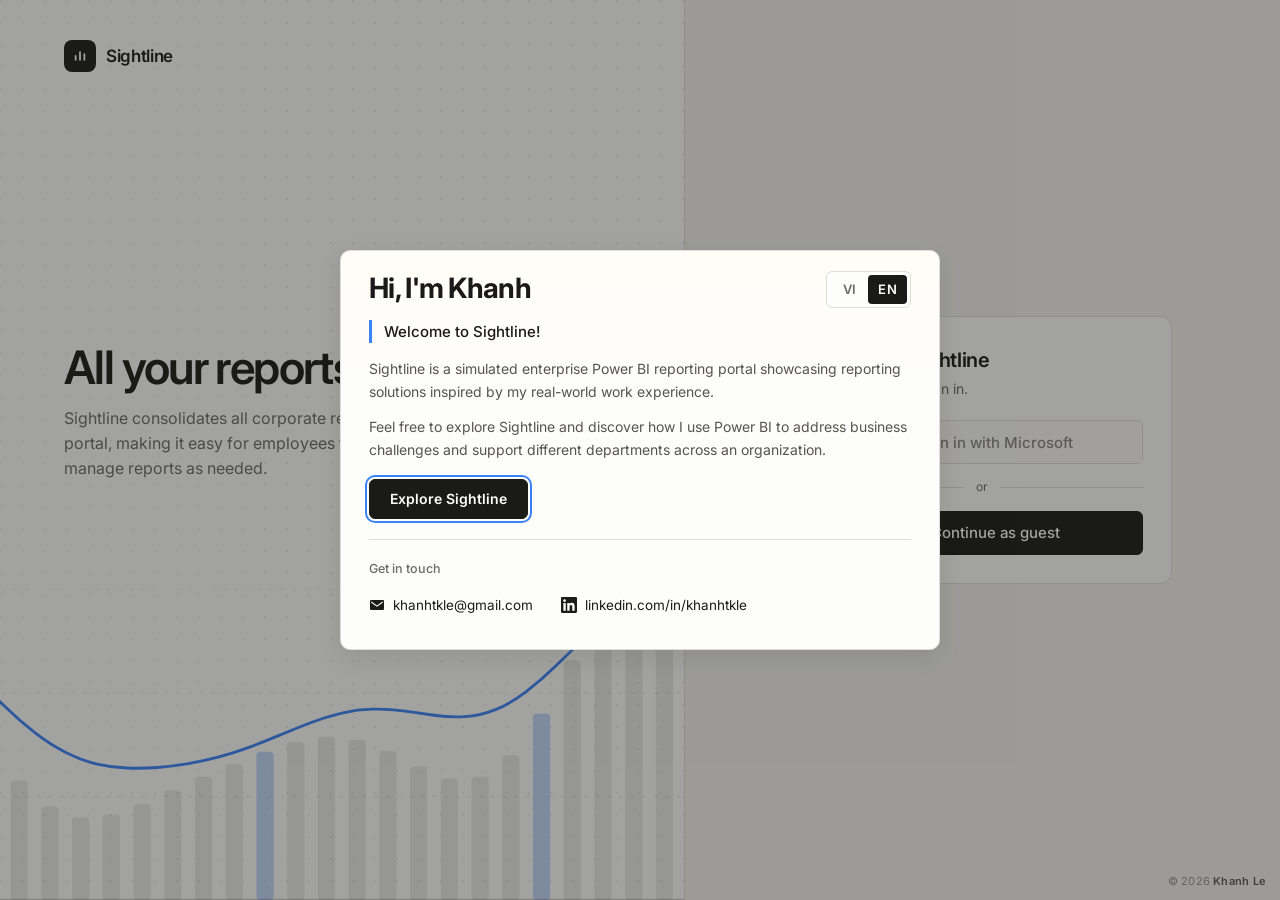
==== commit a5fad309: "Add Auto/Light/Dark theme switch and retune dark palette for reading reports Co-Authored-By: Claude " ====
--- a/login.html
+++ b/login.html
@@ -19,6 +19,11 @@
   <link rel="preconnect" href="https://fonts.googleapis.com">
   <link rel="preconnect" href="https://fonts.gstatic.com" crossorigin>
   <link href="https://fonts.googleapis.com/css2?family=Inter:wght@400;500;600&family=Be+Vietnam+Pro:wght@500;600;700&display=swap" rel="stylesheet">
+
+  <!-- Áp giao diện Sáng/Tối đã chọn trước khi vẽ trang, để không bị nháy -->
+  <script>
+    try { var th = localStorage.getItem("theme"); if (th === "light" || th === "dark") document.documentElement.dataset.theme = th; } catch (_) {}
+  </script>
 
   <link rel="stylesheet" href="css/style.css">
 </head>
--- a/css/style.css
+++ b/css/style.css
@@ -19,6 +19,8 @@
   --dot:       rgb(26 26 24 / .07);   /* chấm lưới nền trang đăng nhập */
   --warm:      #fffdf7;   /* đầu hộp thoại chào */
   --scrim:     rgb(26 26 24 / .4);    /* lớp phủ sau hộp thoại */
+  --stage:     var(--surface);        /* nền khung xem báo cáo */
+  --img-dim:   none;                  /* làm dịu ảnh báo cáo ở chế độ tối */
   color-scheme: light;
 
   --font: "Inter", system-ui, -apple-system, "Segoe UI", sans-serif;
@@ -31,26 +33,51 @@
   --pop-shadow: 0 8px 24px rgb(26 26 24 / .10);   /* bóng ấm, chỉ cho menu nổi */
 }
 
-/* Chế độ tối: tự dùng khi thiết bị của người xem chọn giao diện tối. Ảnh báo cáo giữ nguyên. */
+/* Chế độ tối. Tự theo thiết bị; người xem có thể ép Sáng hoặc Tối bằng data-theme trên <html>.
+   Hai khối dưới phải giữ giống nhau. Ảnh báo cáo chỉ được giảm sáng nhẹ, không đảo màu. */
+:root[data-theme="dark"] {
+  --bg:        #1e1f21;   /* xám than, không đen tuyền: đỡ chói khi đọc lâu */
+  --surface:   #27282b;
+  --surface-2: #232426;
+  --ink:       #e4e2dd;   /* trắng ngà, không trắng gắt */
+  --muted:     #a9a7a1;
+  --line:      #38393c;
+  --line-strong: #505156;
+  --accent:    #7aa9f7;
+  --star:      #e0a526;
+  --danger:    #f2857d;
+  --danger-bg: #33201e;
+  --ink-hover: #fff;
+  --text-2:    #c3c1bb;
+  --dot:       rgb(255 255 255 / .05);
+  --warm:      #2b2923;
+  --scrim:     rgb(0 0 0 / .55);
+  --stage:     #303135;   /* khung báo cáo sáng hơn nền trang, slide trắng bớt chói */
+  --img-dim:   brightness(.92);
+  --pop-shadow: 0 8px 24px rgb(0 0 0 / .45);
+  color-scheme: dark;
+}
 @media (prefers-color-scheme: dark) {
-  :root {
-    --bg:        #151514;
-    --surface:   #1d1d1b;
-    --surface-2: #191918;
-    --ink:       #ecebe8;
-    --muted:     #a3a29d;
-    --line:      #2e2d2b;
-    --line-strong: #45443f;
-    --accent:    #6aa1f8;
+  :root:not([data-theme="light"]) {
+    --bg:        #1e1f21;   /* xám than, không đen tuyền: đỡ chói khi đọc lâu */
+    --surface:   #27282b;
+    --surface-2: #232426;
+    --ink:       #e4e2dd;   /* trắng ngà, không trắng gắt */
+    --muted:     #a9a7a1;
+    --line:      #38393c;
+    --line-strong: #505156;
+    --accent:    #7aa9f7;
     --star:      #e0a526;
-    --danger:    #f2766e;
-    --danger-bg: #2b1816;
+    --danger:    #f2857d;
+    --danger-bg: #33201e;
     --ink-hover: #fff;
-    --text-2:    #bdbcb7;
-    --dot:       rgb(255 255 255 / .06);
-    --warm:      #25231d;
-    --scrim:     rgb(0 0 0 / .6);
-    --pop-shadow: 0 8px 24px rgb(0 0 0 / .5);
+    --text-2:    #c3c1bb;
+    --dot:       rgb(255 255 255 / .05);
+    --warm:      #2b2923;
+    --scrim:     rgb(0 0 0 / .55);
+    --stage:     #303135;   /* khung báo cáo sáng hơn nền trang, slide trắng bớt chói */
+    --img-dim:   brightness(.92);
+    --pop-shadow: 0 8px 24px rgb(0 0 0 / .45);
     color-scheme: dark;
   }
 }
@@ -68,6 +95,7 @@
   -webkit-font-smoothing: antialiased;
 }
 img { display: block; max-width: 100%; }
+img[src*="reports/"] { filter: var(--img-dim); }
 a { color: inherit; text-decoration: none; }
 button { font: inherit; color: inherit; background: none; border: 0; cursor: pointer; }
 button:disabled { cursor: default; }
@@ -298,6 +326,7 @@
 .menu-lbl { display: flex; align-items: center; gap: 8px; color: var(--muted); font-size: 13px; }
 .menu-row .lang { height: 30px; padding: 2px; }
 .menu-row .lang button { min-width: 34px; padding: 0 8px; font-size: 12px; }
+.menu-row .theme-sw button { min-width: 0; padding: 0 7px; }
 .menu-sep { height: 1px; margin: 10px -14px; background: var(--line); }
 .menu-item {
   display: flex;
@@ -828,7 +857,7 @@
   min-height: 0;
   border: 1px solid var(--line);
   border-radius: var(--radius);
-  background: var(--surface);
+  background: var(--stage);
   overflow: hidden;
 }
 .stage img {
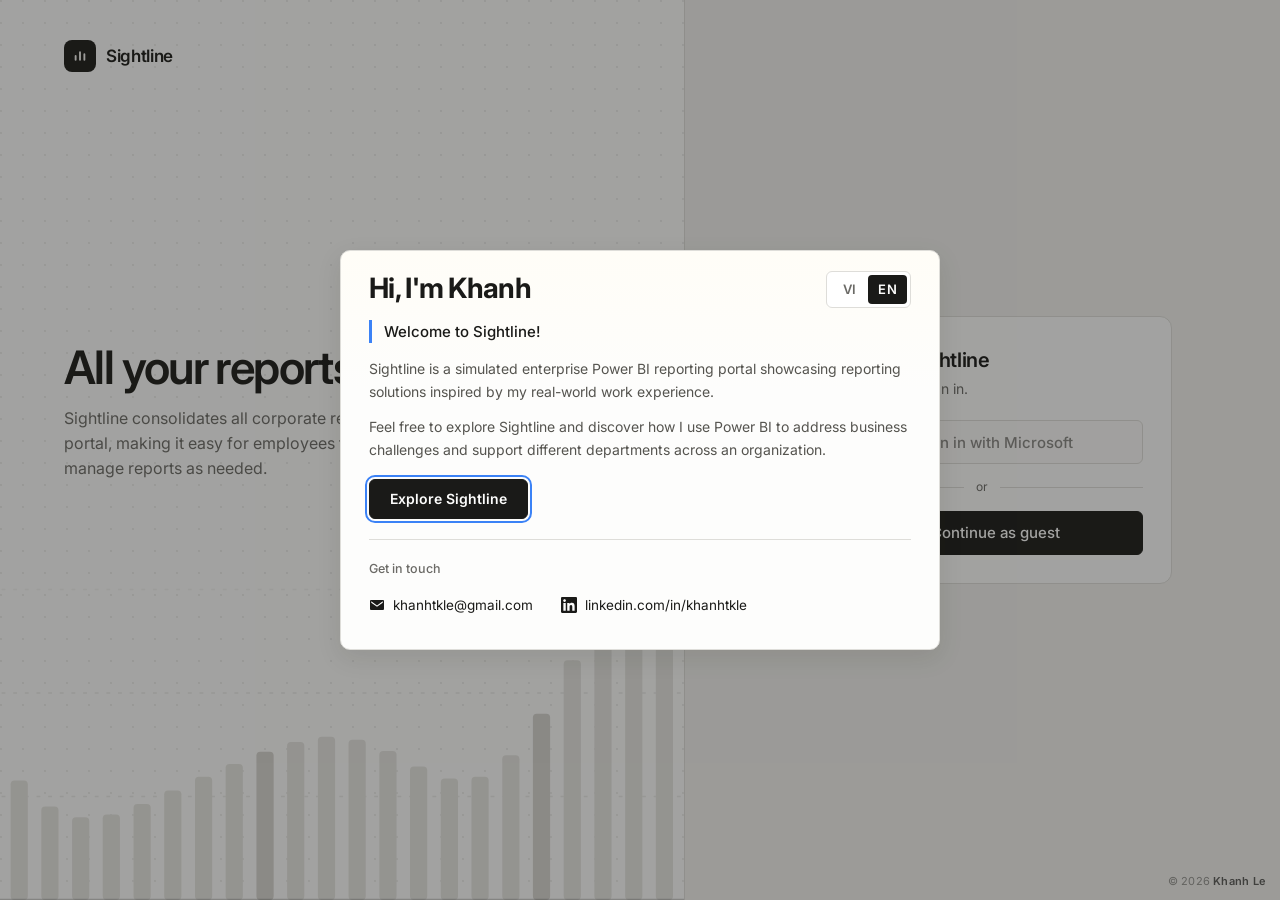
==== commit 65482bc4: "Dark theme: deeper page background behind lighter panels, white canvas for the report viewer Co-Auth" ====
--- a/login.html
+++ b/login.html
@@ -7,7 +7,7 @@
   <meta property="og:description" content="Sightline: an internal operations reporting portal">
   <meta property="og:type" content="website">
   <meta name="theme-color" content="#f2f1ee" media="(prefers-color-scheme: light)">
-  <meta name="theme-color" content="#151514" media="(prefers-color-scheme: dark)">
+  <meta name="theme-color" content="#24262a" media="(prefers-color-scheme: dark)">
   <meta name="color-scheme" content="light dark">
   <title>Sightline</title>
   <meta name="robots" content="noindex, nofollow">
--- a/css/style.css
+++ b/css/style.css
@@ -19,7 +19,17 @@
   --dot:       rgb(26 26 24 / .07);   /* chấm lưới nền trang đăng nhập */
   --warm:      #fffdf7;   /* đầu hộp thoại chào */
   --scrim:     rgb(26 26 24 / .4);    /* lớp phủ sau hộp thoại */
-  --stage:     var(--surface);        /* nền khung xem báo cáo */
+  --stage:     #fff;                  /* canvas trắng cho khung xem báo cáo */
+  --chip-dept-bg: var(--bg);          /* chip phòng ban ở thanh trên trang báo cáo */
+  --chip-dept-fg: var(--muted);
+  --chip-tag-bg:  var(--bg);          /* thẻ nhãn cuối mỗi thẻ báo cáo */
+  --chip-tag-fg:  var(--muted);
+  --art-bar:   #e6e5e1;               /* cột biểu đồ minh họa ở trang đăng nhập: xám sáng */
+  --art-bar-hot: #d6d4cf;             /* cột nhấn: đậm hơn một bậc, cùng tông xám */
+  --ctl-bg:    #fff;                  /* nút và ô nhập: nền nổi hơn thẻ; viền dùng chung màu với mọi viền khác */
+  --ctl-line:  var(--line);
+  --ctl-bg-hover:   #f2f1ee;
+  --ctl-line-hover: var(--line-strong);
   --img-dim:   none;                  /* làm dịu ảnh báo cáo ở chế độ tối */
   color-scheme: light;
 
@@ -36,47 +46,67 @@
 /* Chế độ tối. Tự theo thiết bị; người xem có thể ép Sáng hoặc Tối bằng data-theme trên <html>.
    Hai khối dưới phải giữ giống nhau. Ảnh báo cáo chỉ được giảm sáng nhẹ, không đảo màu. */
 :root[data-theme="dark"] {
-  --bg:        #1e1f21;   /* xám than, không đen tuyền: đỡ chói khi đọc lâu */
-  --surface:   #27282b;
-  --surface-2: #232426;
-  --ink:       #e4e2dd;   /* trắng ngà, không trắng gắt */
-  --muted:     #a9a7a1;
-  --line:      #38393c;
-  --line-strong: #505156;
-  --accent:    #7aa9f7;
+  --bg:        #24262a;   /* xám xanh trung tính, không đen: đỡ chói khi đọc lâu */
+  --surface:   #383a41;
+  --surface-2: #33353b;
+  --ink:       #ebe9e4;   /* trắng ngà, không trắng gắt */
+  --muted:     #b6b4ae;
+  --line:      #4d5058;
+  --line-strong: #6a6e78;
+  --accent:    #8bb4fa;
   --star:      #e0a526;
-  --danger:    #f2857d;
-  --danger-bg: #33201e;
+  --danger:    #f5948c;
+  --danger-bg: #412a2b;
   --ink-hover: #fff;
-  --text-2:    #c3c1bb;
+  --text-2:    #cfcdc7;
   --dot:       rgb(255 255 255 / .05);
-  --warm:      #2b2923;
+  --warm:      #3d3a32;
   --scrim:     rgb(0 0 0 / .55);
-  --stage:     #303135;   /* khung báo cáo sáng hơn nền trang, slide trắng bớt chói */
-  --img-dim:   brightness(.92);
+  --stage:     #fff;      /* canvas trắng cho khung xem báo cáo, như chế độ sáng */
+  --chip-dept-bg: #5a5e69;   /* xám đơn sắc, sáng hơn thanh trên để chip nổi lên */
+  --chip-dept-fg: #f2f0eb;
+  --chip-tag-bg:  #4b4e57;   /* nhẹ hơn chip phòng ban, vẫn sáng hơn thẻ */
+  --chip-tag-fg:  #d9d7d2;
+  --art-bar:   #5b5f69;
+  --art-bar-hot: #7a7e89;
+  --ctl-bg:    #454852;   /* nút sáng hơn thẻ; viền dùng chung màu với mọi viền khác */
+  --ctl-line:  var(--line);
+  --ctl-bg-hover:   #51545f;
+  --ctl-line-hover: var(--line-strong);
+  --img-dim:   brightness(.95);
   --pop-shadow: 0 8px 24px rgb(0 0 0 / .45);
   color-scheme: dark;
 }
 @media (prefers-color-scheme: dark) {
   :root:not([data-theme="light"]) {
-    --bg:        #1e1f21;   /* xám than, không đen tuyền: đỡ chói khi đọc lâu */
-    --surface:   #27282b;
-    --surface-2: #232426;
-    --ink:       #e4e2dd;   /* trắng ngà, không trắng gắt */
-    --muted:     #a9a7a1;
-    --line:      #38393c;
-    --line-strong: #505156;
-    --accent:    #7aa9f7;
+    --bg:        #24262a;   /* xám xanh trung tính, không đen: đỡ chói khi đọc lâu */
+    --surface:   #383a41;
+    --surface-2: #33353b;
+    --ink:       #ebe9e4;   /* trắng ngà, không trắng gắt */
+    --muted:     #b6b4ae;
+    --line:      #4d5058;
+    --line-strong: #6a6e78;
+    --accent:    #8bb4fa;
     --star:      #e0a526;
-    --danger:    #f2857d;
-    --danger-bg: #33201e;
+    --danger:    #f5948c;
+    --danger-bg: #412a2b;
     --ink-hover: #fff;
-    --text-2:    #c3c1bb;
+    --text-2:    #cfcdc7;
     --dot:       rgb(255 255 255 / .05);
-    --warm:      #2b2923;
+    --warm:      #3d3a32;
     --scrim:     rgb(0 0 0 / .55);
-    --stage:     #303135;   /* khung báo cáo sáng hơn nền trang, slide trắng bớt chói */
-    --img-dim:   brightness(.92);
+    --stage:     #fff;      /* canvas trắng cho khung xem báo cáo, như chế độ sáng */
+    --chip-dept-bg: #5a5e69;   /* xám đơn sắc, sáng hơn thanh trên để chip nổi lên */
+    --chip-dept-fg: #f2f0eb;
+    --chip-tag-bg:  #4b4e57;   /* nhẹ hơn chip phòng ban, vẫn sáng hơn thẻ */
+    --chip-tag-fg:  #d9d7d2;
+    --art-bar:   #5b5f69;
+    --art-bar-hot: #7a7e89;
+    --ctl-bg:    #454852;   /* nút sáng hơn thẻ; viền dùng chung màu với mọi viền khác */
+    --ctl-line:  var(--line);
+    --ctl-bg-hover:   #51545f;
+    --ctl-line-hover: var(--line-strong);
+    --img-dim:   brightness(.95);
     --pop-shadow: 0 8px 24px rgb(0 0 0 / .45);
     color-scheme: dark;
   }
@@ -97,7 +127,7 @@
 img { display: block; max-width: 100%; }
 img[src*="reports/"] { filter: var(--img-dim); }
 a { color: inherit; text-decoration: none; }
-button { font: inherit; color: inherit; background: none; border: 0; cursor: pointer; }
+button { font: inherit; color: inherit; background: none; border: 0; cursor: pointer; touch-action: manipulation; }
 button:disabled { cursor: default; }
 :focus-visible { outline: 2px solid var(--accent); outline-offset: 2px; }
 kbd {
@@ -133,15 +163,15 @@
   justify-content: center;
   height: 34px;
   padding: 0 14px;
-  border: 1px solid var(--line);
-  border-radius: var(--radius-sm);
-  background: var(--surface);
+  border: 1px solid var(--ctl-line);
+  border-radius: var(--radius-sm);
+  background: var(--ctl-bg);
   font-size: 14px;
   font-weight: 500;
   white-space: nowrap;
   transition: border-color .15s, background .15s, transform .1s;
 }
-.btn:hover { border-color: var(--line-strong); background: var(--surface-2); }
+.btn:hover { border-color: var(--ctl-line-hover); background: var(--ctl-bg-hover); }
 .btn:active { transform: translateY(1px); }
 .btn-primary { background: var(--ink); border-color: var(--ink); color: var(--surface); }
 .btn-primary:hover { background: var(--ink-hover); border-color: var(--ink-hover); }
@@ -153,9 +183,9 @@
   flex: 0 0 auto;
   height: var(--ctl);
   padding: 3px;
-  border: 1px solid var(--line);
-  border-radius: var(--radius-sm);
-  background: var(--surface);
+  border: 1px solid var(--ctl-line);
+  border-radius: var(--radius-sm);
+  background: var(--ctl-bg);
 }
 .lang button {
   min-width: 38px;
@@ -201,14 +231,14 @@
   width: var(--ctl);
   height: var(--ctl);
   margin: 0 4px 0 14px;
-  border: 1px solid var(--line);
-  border-radius: var(--radius-sm);
-  background: var(--surface);
+  border: 1px solid var(--ctl-line);
+  border-radius: var(--radius-sm);
+  background: var(--ctl-bg);
   color: var(--ink);
   transition: border-color .15s, background .15s, transform .1s;
 }
 .back svg { width: 16px; height: 16px; }
-.back:hover { border-color: var(--line-strong); background: var(--surface-2); }
+.back:hover { border-color: var(--ctl-line-hover); background: var(--ctl-bg-hover); }
 .back:active { transform: scale(.96); }
 
 .topbar-title {
@@ -255,13 +285,13 @@
   flex: 0 0 auto;
   width: var(--ctl);
   height: var(--ctl);
-  border: 1px solid var(--line);
-  border-radius: var(--radius-sm);
-  background: var(--surface);
+  border: 1px solid var(--ctl-line);
+  border-radius: var(--radius-sm);
+  background: var(--ctl-bg);
   color: var(--ink);
   transition: border-color .15s, background .15s, color .15s, transform .1s;
 }
-.icon-btn:hover, .icon-btn[aria-expanded="true"] { border-color: var(--line-strong); background: var(--surface-2); }
+.icon-btn:hover, .icon-btn[aria-expanded="true"] { border-color: var(--ctl-line-hover); background: var(--ctl-bg-hover); }
 .icon-btn:active { transform: scale(.96); }
 .icon-btn[aria-pressed="true"] { color: var(--accent); }
 .icon-btn:disabled { opacity: .45; }
@@ -326,7 +356,6 @@
 .menu-lbl { display: flex; align-items: center; gap: 8px; color: var(--muted); font-size: 13px; }
 .menu-row .lang { height: 30px; padding: 2px; }
 .menu-row .lang button { min-width: 34px; padding: 0 8px; font-size: 12px; }
-.menu-row .theme-sw button { min-width: 0; padding: 0 7px; }
 .menu-sep { height: 1px; margin: 10px -14px; background: var(--line); }
 .menu-item {
   display: flex;
@@ -381,29 +410,41 @@
 .login-art .grid-lines line { stroke: var(--ink); stroke-opacity: .08; stroke-dasharray: 3 6; }
 .login-art .base { stroke: var(--ink); stroke-opacity: .22; }
 .login-art .bar {
-  fill: var(--ink);
-  fill-opacity: .09;
+  fill: var(--art-bar);
   transform-box: fill-box;
   transform-origin: 50% 100%;
   animation: bar-breathe 7s ease-in-out infinite;
   animation-delay: calc(var(--i) * -.55s);
 }
-.login-art .bar-hot { fill: var(--accent); fill-opacity: .3; }
+.login-art .bar-hot { fill: var(--art-bar-hot); }
 .login-art .trend {
   fill: none;
   stroke: var(--accent);
   stroke-width: 2.2;
   stroke-linecap: round;
+  stroke-linejoin: round;
   stroke-dasharray: 1;
   stroke-dashoffset: 1;
-  animation: trend-draw 2.8s cubic-bezier(.4, 0, .2, 1) .4s forwards;
-}
-.login-art .runner { offset-distance: 0%; offset-rotate: 0deg; animation: runner-go 12s linear 3.2s infinite; }
+  animation: trend-loop 9s infinite;
+}
+.login-art .runner { offset-distance: 0%; offset-rotate: 0deg; animation: runner-loop 9s infinite; }
 .login-art .dot { fill: var(--accent); }
-.login-art .halo { fill: var(--accent); fill-opacity: .18; }
+.login-art .halo { fill: var(--accent); fill-opacity: .18; transform-box: fill-box; transform-origin: center; animation: halo-pulse 2.4s ease-in-out infinite; }
 @keyframes bar-breathe { 0%, 100% { transform: scaleY(.68); } 50% { transform: scaleY(1); } }
-@keyframes trend-draw { to { stroke-dashoffset: 0; } }
-@keyframes runner-go { from { offset-distance: 0%; } to { offset-distance: 100%; } }
+/* Một vòng 9 giây: đường vẽ dần (chấm bám theo đầu nét, cùng nhịp), giữ lại, mờ đi rồi vẽ lại */
+@keyframes trend-loop {
+  0%   { stroke-dashoffset: 1; opacity: 1; animation-timing-function: cubic-bezier(.45, .05, .25, 1); }
+  60%  { stroke-dashoffset: 0; opacity: 1; }
+  88%  { stroke-dashoffset: 0; opacity: 1; }
+  100% { stroke-dashoffset: 0; opacity: 0; }
+}
+@keyframes runner-loop {
+  0%   { offset-distance: 0%; opacity: 1; animation-timing-function: cubic-bezier(.45, .05, .25, 1); }
+  60%  { offset-distance: 100%; opacity: 1; }
+  88%  { offset-distance: 100%; opacity: 1; }
+  100% { offset-distance: 100%; opacity: 0; }
+}
+@keyframes halo-pulse { 0%, 100% { transform: scale(.85); } 50% { transform: scale(1.25); } }
 
 .login-card {
   align-self: center;
@@ -426,7 +467,7 @@
   width: 100%;
   height: 44px;
   padding: 0 14px;
-  border: 1px solid var(--line);
+  border: 1px solid var(--ctl-line);
   border-radius: var(--radius-sm);
   font-family: var(--font);
   font-size: 15px;
@@ -475,8 +516,8 @@
   gap: 8px;
   height: 34px;
   padding: 0 8px 0 10px;
-  background: var(--surface);
-  border: 1px solid var(--line);
+  background: var(--ctl-bg);
+  border: 1px solid var(--ctl-line);
   border-radius: var(--radius-sm);
   color: var(--muted);
 }
@@ -586,9 +627,9 @@
 .sort select {
   height: 30px;
   padding: 0 8px;
-  border: 1px solid var(--line);
-  border-radius: var(--radius-sm);
-  background: var(--surface);
+  border: 1px solid var(--ctl-line);
+  border-radius: var(--radius-sm);
+  background: var(--ctl-bg);
   color: var(--ink);
   font: inherit;
   font-size: 13px;
@@ -643,14 +684,14 @@
   width: 28px;
   height: 28px;
   padding: 0;   /* lề mặc định của button (6px hai bên) làm biểu tượng lệch phải */
-  border: 1px solid var(--line);
-  border-radius: var(--radius-sm);
-  background: var(--surface);
+  border: 1px solid var(--ctl-line);
+  border-radius: var(--radius-sm);
+  background: var(--ctl-bg);
   color: var(--muted);
   transition: color .15s, border-color .15s, transform .1s;
 }
 .pin svg { width: 16px; height: 16px; transform: translateY(.5px); }   /* ngôi sao nặng phần dưới, hạ 0.5px cho cân mắt */
-.pin:hover { color: var(--ink); border-color: var(--line-strong); }
+.pin:hover { color: var(--ink); border-color: var(--ctl-line-hover); }
 .pin:active { transform: scale(.95); }
 .pin[aria-pressed="true"] { color: var(--star); }
 
@@ -704,9 +745,9 @@
   width: 100%;
   margin-top: 6px;
   padding: 8px 10px;
-  border: 1px solid var(--line);
-  border-radius: var(--radius-sm);
-  background: var(--surface);
+  border: 1px solid var(--ctl-line);
+  border-radius: var(--radius-sm);
+  background: var(--ctl-bg);
   color: var(--ink);
   font: inherit;
   font-size: 14px;
@@ -772,9 +813,9 @@
   display: flex;
   align-items: center;
   height: var(--ctl);
-  border: 1px solid var(--line);
-  border-radius: var(--radius-sm);
-  background: var(--surface);
+  border: 1px solid var(--ctl-line);
+  border-radius: var(--radius-sm);
+  background: var(--ctl-bg);
   overflow: hidden;
 }
 .pgctl button { display: grid; place-items: center; width: 36px; height: 100%; color: var(--ink); transition: background .15s; }
@@ -802,9 +843,9 @@
   display: flex;
   align-items: center;
   height: var(--ctl);
-  border: 1px solid var(--line);
-  border-radius: var(--radius-sm);
-  background: var(--surface);
+  border: 1px solid var(--ctl-line);
+  border-radius: var(--radius-sm);
+  background: var(--ctl-bg);
   overflow: hidden;
 }
 .zoom button { height: 100%; color: var(--muted); transition: background .15s, color .15s; }
@@ -860,7 +901,18 @@
   background: var(--stage);
   overflow: hidden;
 }
+/* Canvas báo cáo luôn trắng, nên mọi thứ nằm trong khung (mũi tên lật trang, thông báo) dùng bảng màu sáng ở cả hai chế độ */
+.stage {
+  --ink: #1a1a18;
+  --muted: #6b6a66;
+  --line: #deddd9;
+  --line-strong: #c4c2bc;
+  --surface: #fdfdfc;
+  --surface-2: #fbfaf9;
+  color-scheme: light;
+}
 .stage img {
+  filter: none;            /* canvas trắng nên không cần làm dịu ảnh */
   position: absolute;
   inset: 0;
   width: 100%;
@@ -905,8 +957,8 @@
   gap: 12px;
   flex: 0 0 auto;
   padding: 8px 8px 0 8px;
-  background: var(--surface);
-  border: 1px solid var(--line);
+  background: var(--ctl-bg);
+  border: 1px solid var(--ctl-line);
   border-radius: var(--radius);
 }
 .strip {
@@ -1007,7 +1059,7 @@
   .side { min-width: 0; position: static; height: auto; border-right: 0; border-bottom: 1px solid var(--line); }
   .nav-list { flex-direction: row; flex-wrap: nowrap; gap: 6px; overflow-x: auto; overflow-y: hidden; scrollbar-width: none; }
   .nav-list::-webkit-scrollbar { display: none; }
-  .nav-item { flex: 0 0 auto; border: 1px solid var(--line); background: var(--surface); }
+  .nav-item { flex: 0 0 auto; border: 1px solid var(--ctl-line); background: var(--ctl-bg); }
   .nav-item .nav-name { flex: none; }
   .nav-label, .nav-reports, .search kbd, .sort-label { display: none; }
   .request-btn { margin-top: 0; }
@@ -1093,13 +1145,13 @@
 
 /* Phòng ban cạnh tên báo cáo: chip nền xám, cùng icon với mục phòng ban ở trang chủ */
 .hd { display: flex; align-items: center; gap: 12px; min-width: 0; }
-.topbar-dept { flex: 0 0 auto; display: inline-flex; align-items: center; gap: 8px; height: var(--ctl); padding: 0 14px 0 12px; border-radius: var(--radius-sm); background: var(--bg); color: var(--muted); font-size: 14px; font-weight: 500; line-height: 1; white-space: nowrap; }
+.topbar-dept { flex: 0 0 auto; display: inline-flex; align-items: center; gap: 8px; height: var(--ctl); padding: 0 14px 0 12px; border-radius: var(--radius-sm); background: var(--chip-dept-bg); color: var(--chip-dept-fg); font-size: 14px; font-weight: 500; line-height: 1; white-space: nowrap; }
 .topbar-dept .ico { width: 16px; height: 16px; }
 @media (max-width: 900px) { .topbar-dept { display: none; } }
 
 /* Thẻ chủ đề dưới mô tả báo cáo */
 .tags { display: flex; flex-wrap: wrap; gap: 6px; margin: auto 0 0; padding: 12px 0 0; list-style: none; }
-.tags li { padding: 2px 8px; border-radius: 4px; background: var(--bg); color: var(--muted); font-size: 12px; line-height: 1.5; }
+.tags li { padding: 2px 8px; border-radius: 4px; background: var(--chip-tag-bg); color: var(--chip-tag-fg); font-size: 12px; line-height: 1.5; }
 
 /* Liên hệ */
 .contact { display: flex; flex-wrap: wrap; gap: 6px 18px; margin: 10px 0 0; padding: 0; list-style: none; }
@@ -1125,7 +1177,7 @@
 /* Nút xem ngang: chỉ máy cảm ứng đang để dọc, nằm ngay dưới khung báo cáo */
 .land-btn { display: none; }
 @media (pointer: coarse) and (orientation: portrait) {
-  .land-btn:not([hidden]) { display: flex; align-items: center; justify-content: center; gap: 8px; align-self: center; height: var(--ctl); padding: 0 16px; border: 1px solid var(--line); border-radius: var(--radius-sm); background: var(--surface); color: var(--ink); font: inherit; font-size: 14px; font-weight: 500; transition: background .15s, transform .15s; }
+  .land-btn:not([hidden]) { display: flex; align-items: center; justify-content: center; gap: 8px; align-self: center; height: var(--ctl); padding: 0 16px; border: 1px solid var(--ctl-line); border-radius: var(--radius-sm); background: var(--ctl-bg); color: var(--ink); font: inherit; font-size: 14px; font-weight: 500; transition: background .15s, transform .15s; }
   .land-btn:hover { background: var(--bg); }
   .land-btn:active { transform: scale(.97); }
   .land-btn .ico { width: 16px; height: 16px; color: var(--muted); }
